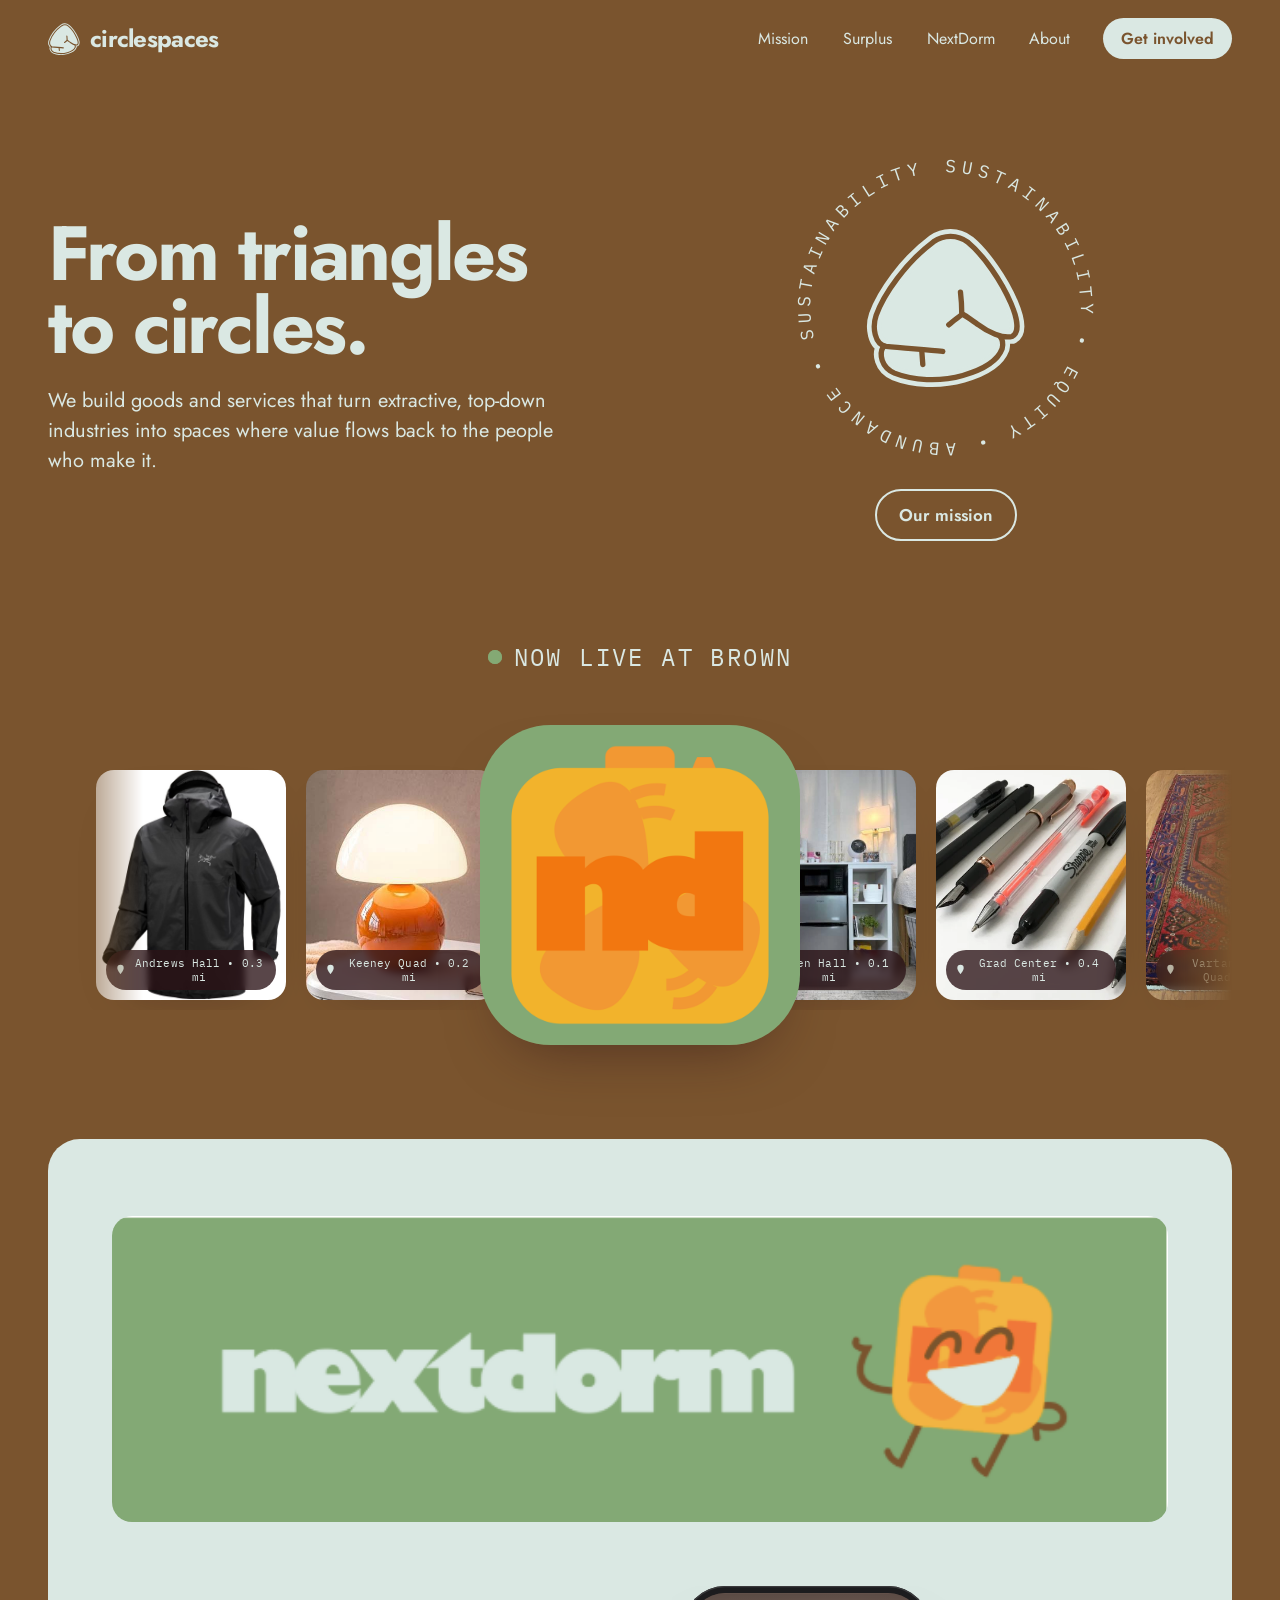
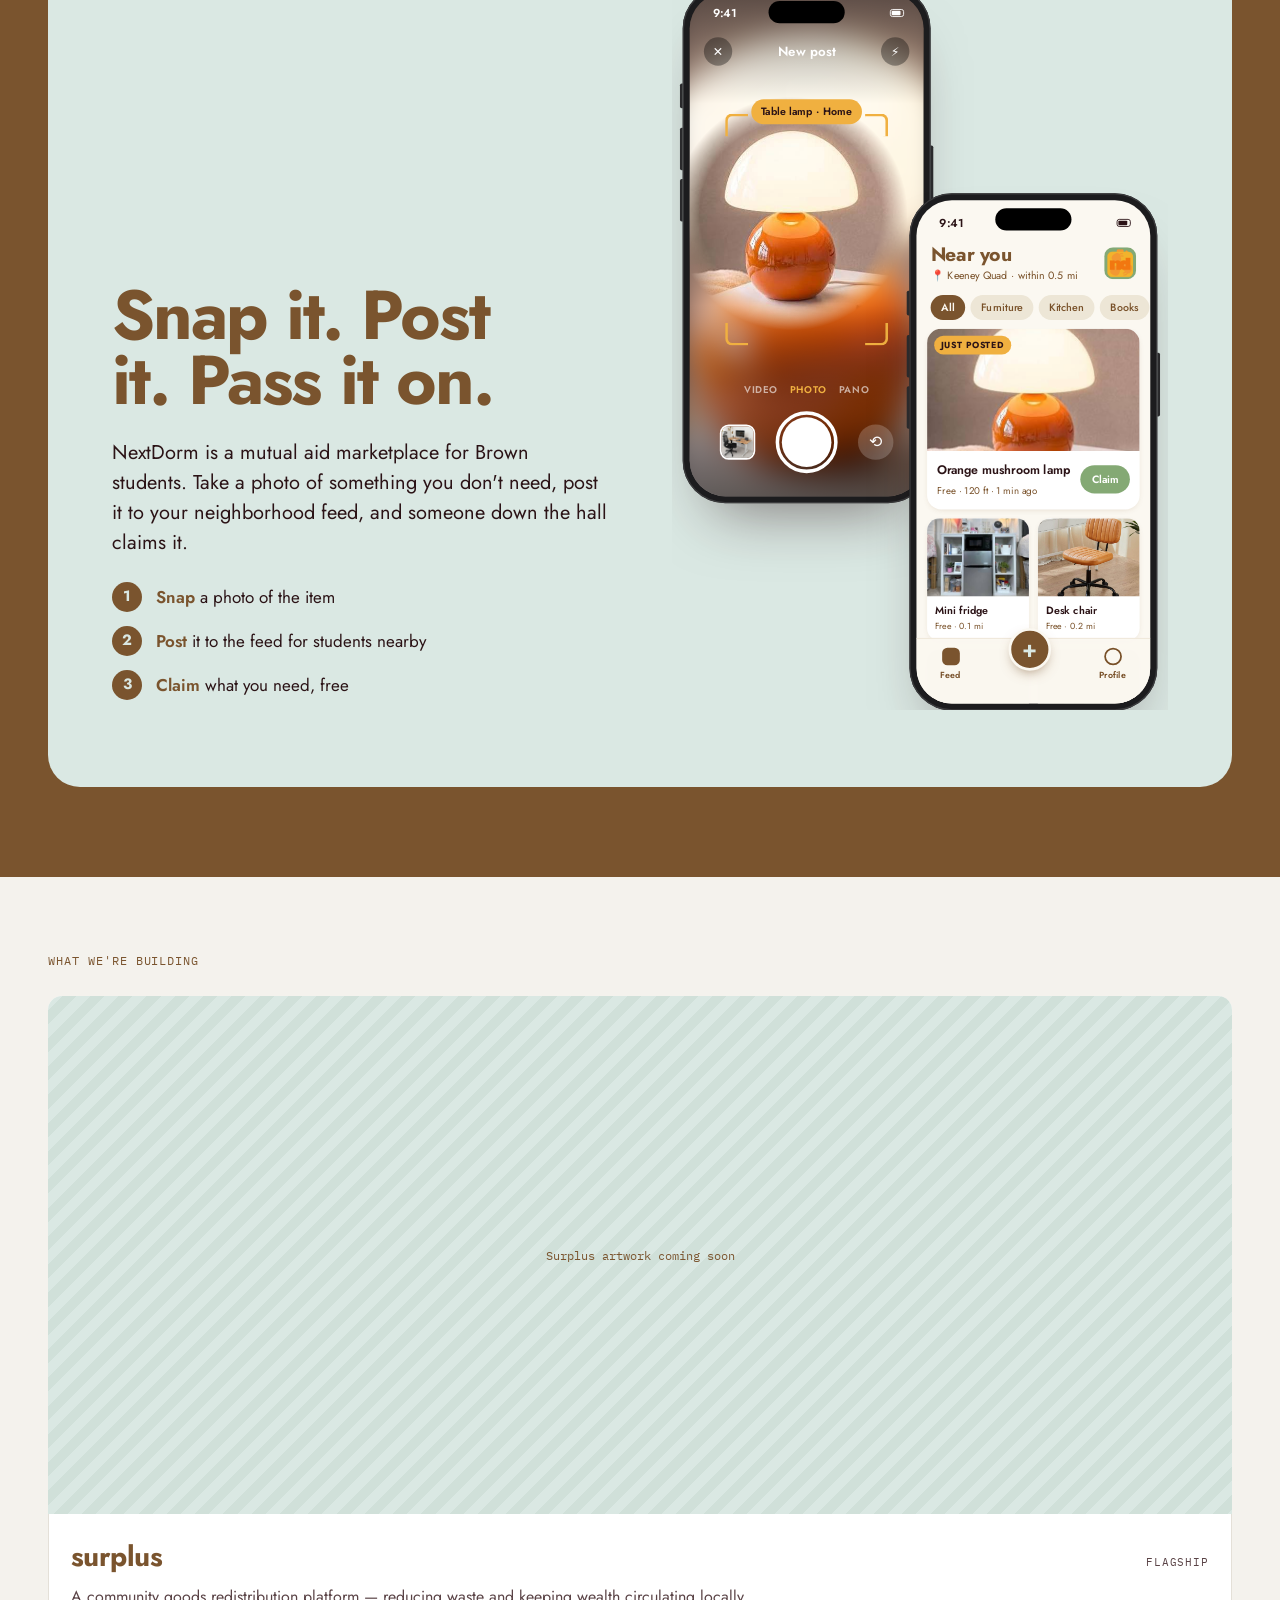
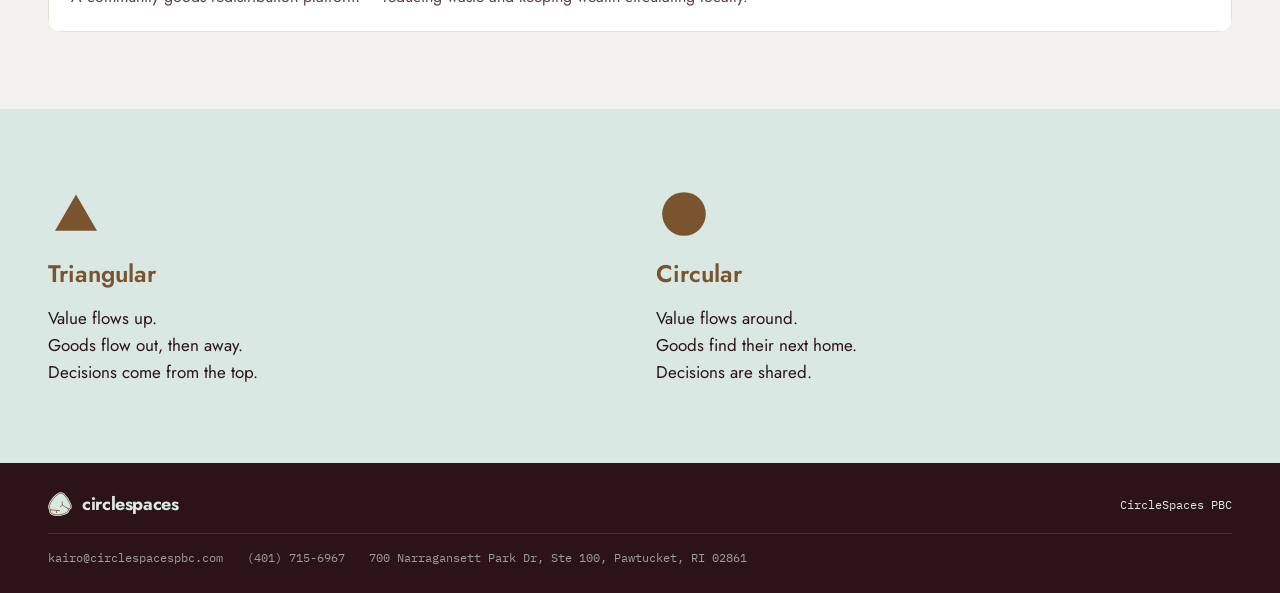
==== index.html @ fff47988 "Initial commit: CircleSpaces / NextDorm static site" ====
<!DOCTYPE html>
<html lang="en">
<head>
<meta charset="UTF-8">
<meta name="viewport" content="width=device-width, initial-scale=1.0">
<title>CircleSpaces — From Triangles to Circles</title>
<meta name="description" content="CircleSpaces builds goods and services that turn extractive, top-down industries into spaces where value flows back to the people who make it.">
<link rel="preconnect" href="https://fonts.googleapis.com">
<link rel="preconnect" href="https://fonts.gstatic.com" crossorigin>
<link href="https://fonts.googleapis.com/css2?family=Jost:wght@400;500;600;700;800&family=IBM+Plex+Mono:wght@400;500&display=swap" rel="stylesheet">
<link rel="icon" href="/assets/brand/favicon.svg" type="image/svg+xml">
<link rel="apple-touch-icon" href="/assets/brand/logo-icon.svg">
<link rel="stylesheet" href="/css/circlespaces-tokens.css">
<link rel="stylesheet" href="/css/circlespaces-home.css">
<link rel="stylesheet" href="/css/nextdorm-live.css">
</head>
<body class="cs-home">
<a class="cs-skip-link" href="#main">Skip to main content</a>

<!-- ============ NAV ============ -->
<nav class="cs-nav" aria-label="Primary">
  <a href="/" class="cs-nav-lockup" aria-label="CircleSpaces home">
    <img class="cs-mark" src="/assets/brand/logo.svg" alt="" width="32" height="32">
    <span class="cs-nav-wordmark">circlespaces</span>
  </a>
  <div class="cs-nav-links">
    <a href="/about/#mission">Mission</a>
    <a href="/surplus/">Surplus</a>
    <a href="/nextdorm/">NextDorm</a>
    <a href="/about/">About</a>
    <a href="mailto:kairo@circlespacespbc.com" class="cs-pill">Get involved</a>
  </div>
</nav>

<main id="main">

  <!-- ============ HERO ============ -->
  <section class="cs-hero">
    <div class="cs-hero-copy">
      <h1>From triangles to circles.</h1>
      <p>We build goods and services that turn extractive, top-down industries into spaces where value flows back to the people who make it.</p>
    </div>
    <div class="cs-hero-visual">
      <div class="cs-hero-badge" aria-hidden="true">
        <svg class="cs-badge-ring" viewBox="0 0 200 200">
          <defs>
            <path id="cs-ring-path" d="M100,12 a88,88 0 1,1 -0.1,0" fill="none"></path>
          </defs>
          <text font-size="11.5" letter-spacing="3.2">
            <textPath href="#cs-ring-path" xlink:href="#cs-ring-path" startOffset="0%">SUSTAINABILITY &#8226; EQUITY &#8226; ABUNDANCE &#8226; SUSTAINABILITY &#8226; EQUITY &#8226; ABUNDANCE &#8226; </textPath>
          </text>
        </svg>
        <img class="cs-mark cs-badge-logo" src="/assets/brand/logo.svg" alt="CircleSpaces mark — a filled Street Reuleaux shape">
      </div>
      <a href="/about/#mission" class="cs-btn cs-btn-outline">Our mission</a>
    </div>
  </section>

  <!-- ============ NEXTDORM LIVE ============ -->
  <section class="nd-live" aria-labelledby="nd-live-title">
    <div class="nd-live-panel">
      <div class="nd-live-intro">
        <span class="nd-eyebrow"><span class="nd-dot"></span>Now live at Brown</span>
        <div class="nd-live-stage">
          <div class="cs-feed-track-wrap">
            <div class="cs-feed-track">
        <div class="cs-feed-card" style="--i:0">
          <div class="cs-feed-media">
            <img src="/assets/images/item-jacket.jpg" alt="Black waterproof shell jacket" loading="lazy">
          </div>
          <span class="cs-feed-pin"><svg class="cs-feed-pin-icon" width="11" height="11" viewBox="0 0 24 24" fill="none" aria-hidden="true"><path d="M12 22s7-7.73 7-13.2A7 7 0 0 0 5 8.8C5 14.27 12 22 12 22Z" fill="currentColor"/><circle cx="12" cy="8.8" r="2.6" fill="#DAE8E3"/></svg>Andrews Hall &#8226; 0.3 mi</span>
        </div>
        <div class="cs-feed-card" style="--i:1">
          <div class="cs-feed-media">
            <img src="/assets/nextdorm-live/lamp.jpg" alt="Orange mushroom lamp" loading="lazy">
          </div>
          <span class="cs-feed-pin"><svg class="cs-feed-pin-icon" width="11" height="11" viewBox="0 0 24 24" fill="none" aria-hidden="true"><path d="M12 22s7-7.73 7-13.2A7 7 0 0 0 5 8.8C5 14.27 12 22 12 22Z" fill="currentColor"/><circle cx="12" cy="8.8" r="2.6" fill="#DAE8E3"/></svg>Keeney Quad &#8226; 0.2 mi</span>
        </div>
        <div class="cs-feed-card" style="--i:2">
          <div class="cs-feed-media">
            <img src="/assets/nextdorm-live/desk.webp" alt="Standing desk" loading="lazy">
          </div>
          <span class="cs-feed-pin"><svg class="cs-feed-pin-icon" width="11" height="11" viewBox="0 0 24 24" fill="none" aria-hidden="true"><path d="M12 22s7-7.73 7-13.2A7 7 0 0 0 5 8.8C5 14.27 12 22 12 22Z" fill="currentColor"/><circle cx="12" cy="8.8" r="2.6" fill="#DAE8E3"/></svg>Young Orchard &#8226; 0.5 mi</span>
        </div>
        <div class="cs-feed-card" style="--i:3">
          <div class="cs-feed-media">
            <img src="/assets/nextdorm-live/mini-fridge.jpg" alt="Mini fridge" loading="lazy">
          </div>
          <span class="cs-feed-pin"><svg class="cs-feed-pin-icon" width="11" height="11" viewBox="0 0 24 24" fill="none" aria-hidden="true"><path d="M12 22s7-7.73 7-13.2A7 7 0 0 0 5 8.8C5 14.27 12 22 12 22Z" fill="currentColor"/><circle cx="12" cy="8.8" r="2.6" fill="#DAE8E3"/></svg>Minden Hall &#8226; 0.1 mi</span>
        </div>
        <div class="cs-feed-card" style="--i:4">
          <div class="cs-feed-media">
            <img src="/assets/images/school-supplies.webp" alt="School supplies" loading="lazy">
          </div>
          <span class="cs-feed-pin"><svg class="cs-feed-pin-icon" width="11" height="11" viewBox="0 0 24 24" fill="none" aria-hidden="true"><path d="M12 22s7-7.73 7-13.2A7 7 0 0 0 5 8.8C5 14.27 12 22 12 22Z" fill="currentColor"/><circle cx="12" cy="8.8" r="2.6" fill="#DAE8E3"/></svg>Grad Center &#8226; 0.4 mi</span>
        </div>
        <div class="cs-feed-card" style="--i:5">
          <div class="cs-feed-media">
            <img src="/assets/images/item-rug.jpeg" alt="Rolled red and blue patterned area rug" loading="lazy">
          </div>
          <span class="cs-feed-pin"><svg class="cs-feed-pin-icon" width="11" height="11" viewBox="0 0 24 24" fill="none" aria-hidden="true"><path d="M12 22s7-7.73 7-13.2A7 7 0 0 0 5 8.8C5 14.27 12 22 12 22Z" fill="currentColor"/><circle cx="12" cy="8.8" r="2.6" fill="#DAE8E3"/></svg>Vartan Gregorian Quad &#8226; 0.6 mi</span>
        </div>
        <div class="cs-feed-card" style="--i:6">
          <div class="cs-feed-media">
            <img src="/assets/images/item-phone-case.webp" alt="Olive green silicone phone case" loading="lazy">
          </div>
          <span class="cs-feed-pin"><svg class="cs-feed-pin-icon" width="11" height="11" viewBox="0 0 24 24" fill="none" aria-hidden="true"><path d="M12 22s7-7.73 7-13.2A7 7 0 0 0 5 8.8C5 14.27 12 22 12 22Z" fill="currentColor"/><circle cx="12" cy="8.8" r="2.6" fill="#DAE8E3"/></svg>Wriston Quad &#8226; 0.2 mi</span>
        </div>
        <div class="cs-feed-card" style="--i:7">
          <div class="cs-feed-media">
            <img src="/assets/images/item-fan.jpeg" alt="White Vornado air circulator fan" loading="lazy">
          </div>
          <span class="cs-feed-pin"><svg class="cs-feed-pin-icon" width="11" height="11" viewBox="0 0 24 24" fill="none" aria-hidden="true"><path d="M12 22s7-7.73 7-13.2A7 7 0 0 0 5 8.8C5 14.27 12 22 12 22Z" fill="currentColor"/><circle cx="12" cy="8.8" r="2.6" fill="#DAE8E3"/></svg>Barbour Hall &#8226; 0.3 mi</span>
        </div>
        <div class="cs-feed-card" style="--i:8">
          <div class="cs-feed-media">
            <img src="/assets/images/item-jacket.jpg" alt="Black waterproof shell jacket" loading="lazy">
          </div>
          <span class="cs-feed-pin"><svg class="cs-feed-pin-icon" width="11" height="11" viewBox="0 0 24 24" fill="none" aria-hidden="true"><path d="M12 22s7-7.73 7-13.2A7 7 0 0 0 5 8.8C5 14.27 12 22 12 22Z" fill="currentColor"/><circle cx="12" cy="8.8" r="2.6" fill="#DAE8E3"/></svg>Andrews Hall &#8226; 0.3 mi</span>
        </div>
        <div class="cs-feed-card" style="--i:9">
          <div class="cs-feed-media">
            <img src="/assets/nextdorm-live/lamp.jpg" alt="Orange mushroom lamp" loading="lazy">
          </div>
          <span class="cs-feed-pin"><svg class="cs-feed-pin-icon" width="11" height="11" viewBox="0 0 24 24" fill="none" aria-hidden="true"><path d="M12 22s7-7.73 7-13.2A7 7 0 0 0 5 8.8C5 14.27 12 22 12 22Z" fill="currentColor"/><circle cx="12" cy="8.8" r="2.6" fill="#DAE8E3"/></svg>Keeney Quad &#8226; 0.2 mi</span>
        </div>
        <div class="cs-feed-card" style="--i:10">
          <div class="cs-feed-media">
            <img src="/assets/nextdorm-live/desk.webp" alt="Standing desk" loading="lazy">
          </div>
          <span class="cs-feed-pin"><svg class="cs-feed-pin-icon" width="11" height="11" viewBox="0 0 24 24" fill="none" aria-hidden="true"><path d="M12 22s7-7.73 7-13.2A7 7 0 0 0 5 8.8C5 14.27 12 22 12 22Z" fill="currentColor"/><circle cx="12" cy="8.8" r="2.6" fill="#DAE8E3"/></svg>Young Orchard &#8226; 0.5 mi</span>
        </div>
        <div class="cs-feed-card" style="--i:11">
          <div class="cs-feed-media">
            <img src="/assets/nextdorm-live/mini-fridge.jpg" alt="Mini fridge" loading="lazy">
          </div>
          <span class="cs-feed-pin"><svg class="cs-feed-pin-icon" width="11" height="11" viewBox="0 0 24 24" fill="none" aria-hidden="true"><path d="M12 22s7-7.73 7-13.2A7 7 0 0 0 5 8.8C5 14.27 12 22 12 22Z" fill="currentColor"/><circle cx="12" cy="8.8" r="2.6" fill="#DAE8E3"/></svg>Minden Hall &#8226; 0.1 mi</span>
        </div>
        <div class="cs-feed-card" style="--i:12">
          <div class="cs-feed-media">
            <img src="/assets/images/school-supplies.webp" alt="School supplies" loading="lazy">
          </div>
          <span class="cs-feed-pin"><svg class="cs-feed-pin-icon" width="11" height="11" viewBox="0 0 24 24" fill="none" aria-hidden="true"><path d="M12 22s7-7.73 7-13.2A7 7 0 0 0 5 8.8C5 14.27 12 22 12 22Z" fill="currentColor"/><circle cx="12" cy="8.8" r="2.6" fill="#DAE8E3"/></svg>Grad Center &#8226; 0.4 mi</span>
        </div>
        <div class="cs-feed-card" style="--i:13">
          <div class="cs-feed-media">
            <img src="/assets/images/item-rug.jpeg" alt="Rolled red and blue patterned area rug" loading="lazy">
          </div>
          <span class="cs-feed-pin"><svg class="cs-feed-pin-icon" width="11" height="11" viewBox="0 0 24 24" fill="none" aria-hidden="true"><path d="M12 22s7-7.73 7-13.2A7 7 0 0 0 5 8.8C5 14.27 12 22 12 22Z" fill="currentColor"/><circle cx="12" cy="8.8" r="2.6" fill="#DAE8E3"/></svg>Vartan Gregorian Quad &#8226; 0.6 mi</span>
        </div>
        <div class="cs-feed-card" style="--i:14">
          <div class="cs-feed-media">
            <img src="/assets/images/item-phone-case.webp" alt="Olive green silicone phone case" loading="lazy">
          </div>
          <span class="cs-feed-pin"><svg class="cs-feed-pin-icon" width="11" height="11" viewBox="0 0 24 24" fill="none" aria-hidden="true"><path d="M12 22s7-7.73 7-13.2A7 7 0 0 0 5 8.8C5 14.27 12 22 12 22Z" fill="currentColor"/><circle cx="12" cy="8.8" r="2.6" fill="#DAE8E3"/></svg>Wriston Quad &#8226; 0.2 mi</span>
        </div>
        <div class="cs-feed-card" style="--i:15">
          <div class="cs-feed-media">
            <img src="/assets/images/item-fan.jpeg" alt="White Vornado air circulator fan" loading="lazy">
          </div>
          <span class="cs-feed-pin"><svg class="cs-feed-pin-icon" width="11" height="11" viewBox="0 0 24 24" fill="none" aria-hidden="true"><path d="M12 22s7-7.73 7-13.2A7 7 0 0 0 5 8.8C5 14.27 12 22 12 22Z" fill="currentColor"/><circle cx="12" cy="8.8" r="2.6" fill="#DAE8E3"/></svg>Barbour Hall &#8226; 0.3 mi</span>
        </div>
            </div>
          </div>
          <a class="nd-logo-btn" href="/nextdorm/" aria-label="Open NextDorm">
            <img src="/assets/nextdorm-live/nextdorm-logo.png" alt="NextDorm">
          </a>
        </div>
      </div>

      <div class="nd-live-box">
        <img class="nd-banner" src="/assets/nextdorm-live/nextdorm-banner.png" alt="NextDorm">

        <div class="nd-grid">
          <div class="nd-copy">
            <h2 id="nd-live-title" class="nd-title">Snap it. Post it. Pass it on.</h2>
          <p class="nd-lede">NextDorm is a mutual aid marketplace for Brown students. Take a photo of something you don't need, post it to your neighborhood feed, and someone down the hall claims it.</p>
          <ol class="nd-steps">
            <li><span>1</span><p><strong>Snap</strong> a photo of the item</p></li>
            <li><span>2</span><p><strong>Post</strong> it to the feed for students nearby</p></li>
            <li><span>3</span><p><strong>Claim</strong> what you need, free</p></li>
          </ol>
        </div>
        <div class="nd-phones-col" data-nd-phones-col>
          <div class="nd-phones" data-nd-phones style="height: 817.6px;">
            <div class="nd-phone nd-phone--camera" aria-label="NextDorm camera: photographing a lamp">
              <span class="nd-btn" style="left:-3px;top:110px;height:28px;border-radius:2px 0 0 2px;"></span>
              <span class="nd-btn" style="left:-3px;top:160px;height:48px;border-radius:2px 0 0 2px;"></span>
              <span class="nd-btn" style="left:-3px;top:218px;height:48px;border-radius:2px 0 0 2px;"></span>
              <span class="nd-btn" style="right:-3px;top:180px;height:72px;border-radius:0 2px 2px 0;"></span>
              <div class="nd-screen nd-cam">
                <img class="nd-cam-bg" src="/assets/nextdorm-live/lamp.jpg" alt="">
                <img class="nd-cam-subject" src="/assets/nextdorm-live/lamp.jpg" alt="Lamp in viewfinder">
                <div class="nd-cam-shade"></div>
                <div class="nd-island"></div>
                <div class="nd-status"><span>9:41</span><span class="nd-batt"></span></div>
                <div class="nd-cam-top"><span class="nd-round">✕</span><span>New post</span><span class="nd-round">⚡</span></div>
                <div class="nd-frame"><i></i><i></i><i></i><i></i><span class="nd-tag">Table lamp · Home</span></div>
                <div class="nd-cam-bottom">
                  <div class="nd-modes"><span>Video</span><span class="on">Photo</span><span>Pano</span></div>
                  <div class="nd-shutter-row">
                    <span class="nd-thumb"><img src="/assets/nextdorm-live/desk.webp" alt="Last photo"></span>
                    <span class="nd-shutter"></span>
                    <span class="nd-flip">⟲</span>
                  </div>
                </div>
              </div>
            </div>
            <div class="nd-phone nd-phone--feed" aria-label="NextDorm feed of items posted nearby">
              <span class="nd-btn" style="left:-3px;top:110px;height:28px;border-radius:2px 0 0 2px;"></span>
              <span class="nd-btn" style="left:-3px;top:160px;height:48px;border-radius:2px 0 0 2px;"></span>
              <span class="nd-btn" style="left:-3px;top:218px;height:48px;border-radius:2px 0 0 2px;"></span>
              <span class="nd-btn" style="right:-3px;top:180px;height:72px;border-radius:0 2px 2px 0;"></span>
              <div class="nd-screen nd-feed">
                <div class="nd-island"></div>
                <div class="nd-status"><span>9:41</span><span class="nd-batt"></span></div>
                <div class="nd-feed-head">
                  <div><h3>Near you</h3><small>📍 Keeney Quad · within 0.5 mi</small></div>
                  <img src="/assets/nextdorm-live/nextdorm-logo.png" alt="NextDorm">
                </div>
                <div class="nd-chips"><span class="on">All</span><span>Furniture</span><span>Kitchen</span><span>Books</span></div>
                <div class="nd-items">
                  <div class="nd-card nd-hero-card">
                    <div class="nd-hero-img"><img src="/assets/nextdorm-live/lamp.jpg" alt="Orange lamp"><span class="nd-new">Just posted</span></div>
                    <div class="nd-hero-body">
                      <div><b>Orange mushroom lamp</b><br><small>Free · 120 ft · 1 min ago</small></div>
                      <span class="nd-claim">Claim</span>
                    </div>
                  </div>
                  <div class="nd-grid2">
                    <div class="nd-card">
                      <img src="/assets/nextdorm-live/mini-fridge.jpg" alt="Mini fridge" style="object-position:50% 70%;">
                      <div class="nd-card-body"><b>Mini fridge</b><small>Free · 0.1 mi</small></div>
                    </div>
                    <div class="nd-card">
                      <img src="/assets/nextdorm-live/desk-chair.jpg" alt="Desk chair">
                      <div class="nd-card-body"><b>Desk chair</b><small>Free · 0.2 mi</small></div>
                    </div>
                    <div class="nd-card">
                      <div class="nd-ph"></div>
                      <div class="nd-card-body"><b>ECON 0110 books</b><small>Free · 0.3 mi</small></div>
                    </div>
                    <div class="nd-card">
                      <div class="nd-ph"></div>
                      <div class="nd-card-body"><b>Woven rug</b><small>Free · 0.4 mi</small></div>
                    </div>
                  </div>
                </div>
                <div class="nd-tabbar">
                  <span class="nd-tab on"><i></i>Feed</span>
                  <span class="nd-plus">+</span>
                  <span class="nd-tab"><i></i>Profile</span>
                </div>
              </div>
            </div>
          </div>
        </div>
      </div>
      </div>
    </div>
  </section>

  <!-- ============ PRODUCTS ============ -->
  <section class="cs-products">
    <span class="cs-eyebrow">What we're building</span>
    <div class="cs-product-grid">
      <a href="/surplus/" class="cs-product-card">
        <div class="cs-product-media cs-placeholder">Surplus artwork coming soon</div>
        <div class="cs-product-body">
          <div class="cs-product-title-row">
            <span class="wordmark">surplus</span>
            <span class="tag">Flagship</span>
          </div>
          <p>A community goods redistribution platform — reducing waste and keeping wealth circulating locally.</p>
        </div>
      </a>
    </div>
  </section>

  <!-- ============ TRIANGULAR VS CIRCULAR ============ -->
  <section class="cs-compare">
    <div class="cs-compare-col">
      <svg viewBox="0 0 200 200" aria-hidden="true"><polygon points="100,30 175,160 25,160"></polygon></svg>
      <span class="title">Triangular</span>
      <span class="lines">Value flows up.<br>Goods flow out, then away.<br>Decisions come from the top.</span>
    </div>
    <div class="cs-compare-col">
      <svg viewBox="0 0 200 200" aria-hidden="true"><circle cx="100" cy="100" r="78"></circle></svg>
      <span class="title">Circular</span>
      <span class="lines">Value flows around.<br>Goods find their next home.<br>Decisions are shared.</span>
    </div>
  </section>

</main>

<!-- ============ FOOTER ============ -->
<footer class="cs-footer">
  <div class="cs-footer-top">
    <a href="/" class="cs-footer-lockup" aria-label="CircleSpaces home">
      <img class="cs-mark" src="/assets/brand/logo.svg" alt="" width="24" height="24">
      <span>circlespaces</span>
    </a>
    <span class="cs-footer-tag">CircleSpaces PBC</span>
  </div>
  <div class="cs-footer-contact">
    <a href="mailto:kairo@circlespacespbc.com">kairo@circlespacespbc.com</a>
    <a href="tel:+14017156967">(401) 715-6967</a>
    <span>700 Narragansett Park Dr, Ste 100, Pawtucket, RI 02861</span>
  </div>
</footer>

<script>
  // NextDorm Live: the phone mockups always render at their full natural
  // height (817.6px for the staggered pair), only ever uniformly scaled
  // down via `transform: scale()` to fit narrow columns — never stretched
  // or compressed to match surrounding copy, so nothing is ever clipped.
  // Separately, the "Snap it..." headline (the first element in the copy
  // column) is nudged down so it sits vertically centered between the top
  // of the camera phone and the bottom of the feed phone.
  //
  // `transform: scale()` + an explicit height on the column (with
  // overflow:hidden) is used instead of the non-standard `zoom` property —
  // `zoom` isn't reliably supported in every browser, and when it's
  // ignored the phones render at full size while any sizing math here
  // would still assume they're shrunk, causing overlap in some browsers.
  (function () {
    var col = document.querySelector('[data-nd-phones-col]');
    var phones = document.querySelector('[data-nd-phones]');
    var grid = document.querySelector('.nd-grid');
    var copy = document.querySelector('.nd-copy');
    var title = document.querySelector('.nd-title');
    if (!col || !phones || !grid || !copy || !title) return;

    var NATURAL_HEIGHT = 817.6;

    function apply() {
      copy.style.marginTop = '';

      var scale = col.clientWidth > 0 ? Math.min(1, col.clientWidth / 560) : 1;
      var visualHeight = NATURAL_HEIGHT * scale;
      phones.style.height = NATURAL_HEIGHT + 'px';
      phones.style.transform = 'scale(' + scale + ')';
      col.style.height = visualHeight + 'px';

      // Only center the headline against the phones when copy and phones
      // are side by side (2 grid columns). Once the grid stacks to 1
      // column on narrow screens, everything just flows normally.
      var stacked = getComputedStyle(grid).gridTemplateColumns.trim().split(/\s+/).length < 2;
      if (stacked) return;

      var colRect = col.getBoundingClientRect();
      var titleRect = title.getBoundingClientRect();
      var phonesCenter = colRect.top + colRect.height / 2;
      var titleCenter = titleRect.top + titleRect.height / 2;
      var delta = phonesCenter - titleCenter;
      if (delta > 0) {
        copy.style.marginTop = delta + 'px';
      }
    }
    if ('ResizeObserver' in window) {
      new ResizeObserver(apply).observe(col);
      new ResizeObserver(apply).observe(copy);
    } else {
      window.addEventListener('resize', apply);
    }
    // Re-run after full page load and web-font load: if fonts swap in
    // after the first paint, text reflows and the earlier measurements
    // go stale.
    window.addEventListener('load', apply);
    if (document.fonts && document.fonts.ready) {
      document.fonts.ready.then(apply);
    }
    apply();
  })();
</script>
</body>
</html>
---- css/circlespaces-tokens.css ----
:root {
  /* Colors — sampled from the NextDorm palette */
  --cs-blue: #DAE8E3;      /* Commons Blue: primary light ground / mark on dark */
  --cs-brick: #7A542E;     /* Brown: primary dark ground / mark on light, headings, links */
  --cs-brick-deep: #543820;/* hover/pressed for Brown */
  --cs-ink: #2B1316;       /* body text, footer ground */
  --cs-ink-muted: #5A4346; /* secondary text */
  --cs-paper: #F4F2ED;     /* page background */
  --cs-surface: #FFFFFF;   /* cards */
  --cs-line: #E4E0D8;      /* 1px card borders */

  /* Type */
  --cs-font-sans: "Jost", system-ui, sans-serif;            /* Google Fonts, weights 400–800 */
  --cs-font-mono: "IBM Plex Mono", ui-monospace, monospace; /* labels, 11–13px, uppercase, .08em tracking */

  /* Radii */
  --cs-radius-sm: 8px;
  --cs-radius-md: 14px;
  --cs-radius-lg: 18px;
  --cs-radius-pill: 999px;

  /* Shadow */
  --cs-shadow-card: 0 20px 50px -30px rgba(43,19,22,.35);
}
---- css/circlespaces-home.css ----
/* CircleSpaces homepage — "Kin" identity (Brick / Commons Blue / Jost) */

* { box-sizing: border-box; }

html { -webkit-text-size-adjust: 100%; }

body.cs-home {
  margin: 0;
  background: var(--cs-paper);
  color: var(--cs-ink);
  font-family: var(--cs-font-sans);
  -webkit-font-smoothing: antialiased;
}

.cs-home a { color: inherit; text-decoration: none; }
.cs-home button { font-family: inherit; cursor: pointer; }
.cs-home img { max-width: 100%; display: block; }

@media (prefers-reduced-motion: reduce) {
  .cs-home *, .cs-home *::before, .cs-home *::after {
    transition-duration: 0.001ms !important;
  }
}

.cs-skip-link {
  position: absolute;
  left: -9999px;
  top: 0;
  background: var(--cs-ink);
  color: var(--cs-blue);
  padding: 10px 18px;
  border-radius: var(--cs-radius-sm);
  z-index: 1000;
}
.cs-skip-link:focus {
  left: 16px;
  top: 16px;
}

.cs-home :focus-visible {
  outline: 3px solid var(--cs-ink);
  outline-offset: 2px;
  border-radius: 4px;
}

.cs-mark { color: inherit; flex-shrink: 0; }

/* ---------- Nav ---------- */
.cs-nav {
  display: flex;
  align-items: center;
  justify-content: space-between;
  gap: 16px;
  flex-wrap: wrap;
  padding: 18px clamp(18px, 4vw, 48px);
  background: var(--cs-brick);
  color: var(--cs-blue);
}
.cs-nav-lockup {
  display: flex;
  align-items: center;
  gap: 10px;
}
.cs-nav-lockup .cs-mark { width: 32px; height: 32px; }
.cs-nav-wordmark {
  font-size: 24px;
  font-weight: 700;
  letter-spacing: -0.03em;
}
.cs-nav-links {
  display: flex;
  gap: clamp(14px, 2.4vw, 32px);
  align-items: center;
  flex-wrap: wrap;
  font-size: 16px;
}
.cs-nav-links a {
  padding: 4px 2px;
  transition: opacity 150ms ease;
}
.cs-nav-links a:hover,
.cs-nav-links a:focus-visible {
  opacity: 0.72;
}
a.cs-pill {
  display: inline-flex;
  align-items: center;
  background: var(--cs-blue);
  color: var(--cs-brick);
  padding: 9px 18px;
  border-radius: var(--cs-radius-pill);
  font-weight: 600;
  transition: filter 150ms ease;
}
.cs-pill:hover,
.cs-pill:focus-visible {
  filter: brightness(0.9);
}

/* ---------- Hero ---------- */
.cs-hero {
  background: var(--cs-brick);
  color: var(--cs-blue);
  padding: clamp(40px, 6vw, 88px) clamp(18px, 4vw, 48px) clamp(20px, 3vw, 36px);
  display: grid;
  grid-template-columns: repeat(auto-fit, minmax(280px, 1fr));
  gap: 40px;
  align-items: center;
}
.cs-hero-copy {
  display: flex;
  flex-direction: column;
  gap: 22px;
}
.cs-hero-copy h1 {
  margin: 0;
  font-size: clamp(42px, 6vw, 84px);
  line-height: 0.95;
  font-weight: 700;
  letter-spacing: -0.03em;
  text-wrap: balance;
}
.cs-hero-copy p {
  margin: 0;
  font-size: clamp(17px, 1.6vw, 20px);
  line-height: 1.5;
  max-width: 520px;
  text-wrap: pretty;
}

.cs-hero-visual {
  display: flex;
  flex-direction: column;
  align-items: center;
  gap: 28px;
}
.cs-hero-badge {
  position: relative;
  width: clamp(220px, 24vw, 360px);
  height: clamp(220px, 24vw, 360px);
  flex-shrink: 0;
}
.cs-badge-ring {
  position: absolute;
  inset: 0;
  width: 100%;
  height: 100%;
  animation: cs-badge-spin 22s linear infinite;
}
.cs-badge-ring text {
  fill: var(--cs-blue);
  font-family: "IBM Plex Mono", monospace;
  text-transform: uppercase;
}
.cs-badge-logo {
  position: absolute;
  top: 50%;
  left: 50%;
  width: 52%;
  transform: translate(-50%, -50%);
}
@keyframes cs-badge-spin {
  to { transform: rotate(360deg); }
}
@media (prefers-reduced-motion: reduce) {
  .cs-badge-ring { animation: none; }
}
.cs-hero-actions {
  display: flex;
  gap: 12px;
  flex-wrap: wrap;
}
.cs-btn {
  font-size: 17px;
  font-weight: 600;
  border-radius: var(--cs-radius-pill);
  transition: filter 150ms ease, background 150ms ease, color 150ms ease;
}
a.cs-btn-primary {
  background: var(--cs-blue);
  color: var(--cs-brick);
  padding: 14px 24px;
}
a.cs-btn-primary:hover,
a.cs-btn-primary:focus-visible {
  filter: brightness(0.9);
}
a.cs-btn-outline {
  border: 2px solid var(--cs-blue);
  padding: 12px 22px;
  background: transparent;
  color: var(--cs-blue);
}
a.cs-btn-outline:hover,
a.cs-btn-outline:focus-visible {
  background: var(--cs-blue);
  color: var(--cs-brick);
}
.cs-hero-mark {
  display: grid;
  place-items: center;
}
.cs-hero-mark .cs-mark {
  width: min(100%, 380px);
  aspect-ratio: 1;
}

/* ---------- Products ---------- */
.cs-products {
  background: var(--cs-paper);
  padding: clamp(40px, 6vw, 80px) clamp(18px, 4vw, 48px);
  display: flex;
  flex-direction: column;
  gap: 28px;
}
.cs-eyebrow {
  font-family: var(--cs-font-mono);
  font-size: 12px;
  letter-spacing: 0.08em;
  text-transform: uppercase;
  color: var(--cs-brick);
}
.cs-product-grid {
  display: grid;
  grid-template-columns: repeat(auto-fit, minmax(280px, 1fr));
  gap: 20px;
}
.cs-product-card {
  background: var(--cs-surface);
  border-radius: var(--cs-radius-md);
  overflow: hidden;
  display: flex;
  flex-direction: column;
  transition: transform 200ms ease, box-shadow 200ms ease;
}
.cs-product-card:hover {
  transform: translateY(-4px);
  box-shadow: var(--cs-shadow-card);
}
.cs-product-media {
  aspect-ratio: 16 / 7;
  display: block;
}
.cs-product-media img {
  width: 100%;
  height: 100%;
  object-fit: contain;
  background: #84A974;
}
.cs-product-media.cs-placeholder {
  background: repeating-linear-gradient(135deg, var(--cs-blue) 0 10px, #D0E0D9 10px 20px);
  display: grid;
  place-items: center;
  font-family: var(--cs-font-mono);
  font-size: 12px;
  color: var(--cs-brick);
  text-align: center;
  padding: 0 16px;
}
.cs-product-body {
  padding: 22px;
  display: flex;
  flex-direction: column;
  gap: 8px;
  border: 1px solid var(--cs-line);
  border-top: none;
  flex: 1;
}
.cs-product-title-row {
  display: flex;
  justify-content: space-between;
  align-items: baseline;
  gap: 12px;
}
.cs-product-title-row .wordmark {
  font-size: 28px;
  font-weight: 700;
  letter-spacing: -0.02em;
  color: var(--cs-brick);
}
.cs-product-title-row .tag {
  font-family: var(--cs-font-mono);
  font-size: 11px;
  letter-spacing: 0.08em;
  text-transform: uppercase;
  color: var(--cs-ink-muted);
  white-space: nowrap;
}
.cs-product-body p {
  margin: 0;
  font-size: 16px;
  line-height: 1.5;
  color: var(--cs-ink-muted);
}

/* ---------- Nearby item feed (now a background layer behind the logo button) ---------- */
.cs-feed-track-wrap {
  overflow: hidden;
  -webkit-mask-image: linear-gradient(to right, transparent, #000 8%, #000 92%, transparent);
  mask-image: linear-gradient(to right, transparent, #000 8%, #000 92%, transparent);
}
.cs-feed-track {
  display: flex;
  width: max-content;
  gap: 20px;
  padding: 10px clamp(18px, 4vw, 48px);
  animation: cs-feed-scroll 38s linear infinite;
}
@keyframes cs-feed-scroll {
  to { transform: translateX(-50%); }
}
.cs-feed-card {
  position: relative;
  flex-shrink: 0;
  width: 190px;
  height: 230px;
  border-radius: var(--cs-radius-lg);
  overflow: hidden;
  box-shadow: var(--cs-shadow-card);
  animation: cs-feed-pulse 5.5s ease-in-out infinite;
  animation-delay: calc(var(--i) * -0.7s);
}
.cs-feed-media {
  width: 100%;
  height: 100%;
}
.cs-feed-card img {
  width: 100%;
  height: 100%;
  object-fit: cover;
}
.cs-feed-placeholder {
  width: 100%;
  height: 100%;
  display: flex;
  align-items: center;
  justify-content: center;
  text-align: center;
  background: repeating-linear-gradient(135deg, var(--cs-blue) 0 10px, #D0E0D9 10px 20px);
  color: var(--cs-brick);
  font-family: var(--cs-font-mono);
  font-size: 12px;
  line-height: 1.5;
  padding: 0 16px;
}
.cs-feed-pin {
  position: absolute;
  left: 10px;
  bottom: 10px;
  right: 10px;
  display: flex;
  align-items: center;
  gap: 5px;
  background: rgba(43, 19, 22, 0.78);
  color: var(--cs-blue);
  font-family: var(--cs-font-mono);
  font-size: 10.5px;
  letter-spacing: 0.01em;
  padding: 6px 9px;
  border-radius: var(--cs-radius-pill);
  backdrop-filter: blur(3px);
}
.cs-feed-pin-icon {
  flex-shrink: 0;
  color: var(--cs-blue);
}
@keyframes cs-feed-pulse {
  0%, 100% { opacity: 0.55; transform: scale(0.92); }
  50% { opacity: 1; transform: scale(1); }
}
@media (prefers-reduced-motion: reduce) {
  .cs-feed-track { animation: none; }
  .cs-feed-card { animation: none; opacity: 1; transform: none; }
}

/* ---------- Triangular vs Circular ---------- */
.cs-compare {
  background: var(--cs-blue);
  color: var(--cs-brick);
  padding: clamp(40px, 6vw, 80px) clamp(18px, 4vw, 48px);
  display: grid;
  grid-template-columns: repeat(auto-fit, minmax(240px, 1fr));
  gap: 32px;
}
.cs-compare-col {
  display: flex;
  flex-direction: column;
  gap: 14px;
}
.cs-compare-col svg {
  width: 56px;
  height: 56px;
  fill: currentColor;
}
.cs-compare-col .title {
  font-size: 24px;
  font-weight: 600;
}
.cs-compare-col .lines {
  font-size: 17px;
  line-height: 1.6;
  color: var(--cs-ink);
}

/* ---------- Footer ---------- */
.cs-footer {
  background: var(--cs-ink);
  color: var(--cs-blue);
  padding: 28px clamp(18px, 4vw, 48px);
  display: flex;
  flex-direction: column;
  gap: 16px;
}
.cs-footer-top {
  display: flex;
  justify-content: space-between;
  align-items: center;
  gap: 16px;
  flex-wrap: wrap;
}
.cs-footer-lockup {
  display: flex;
  align-items: center;
  gap: 10px;
}
.cs-footer-contact {
  display: flex;
  gap: 8px 24px;
  flex-wrap: wrap;
  font-family: var(--cs-font-mono);
  font-size: 12px;
  color: rgba(218, 232, 227, 0.65);
  padding-top: 16px;
  border-top: 1px solid rgba(218, 232, 227, 0.15);
}
.cs-footer-contact a {
  transition: color 150ms ease;
}
.cs-footer-contact a:hover,
.cs-footer-contact a:focus-visible {
  color: var(--cs-blue);
}
.cs-footer-lockup .cs-mark { width: 24px; height: 24px; }
.cs-footer-lockup span {
  font-weight: 700;
  font-size: 18px;
  letter-spacing: -0.02em;
}
.cs-footer-tag {
  font-family: var(--cs-font-mono);
  font-size: 12px;
}
---- css/nextdorm-live.css ----
/* NextDorm "is live" section — CircleSpaces site */
.nd-live{background:#7A542E;padding:clamp(32px,5vw,64px) clamp(20px,4vw,48px) clamp(48px,7vw,96px);font-family:Jost,system-ui,sans-serif}
.nd-live *{box-sizing:border-box}
.nd-live-panel{color:#DAE8E3;display:flex;flex-direction:column;gap:clamp(40px,5vw,72px)}
.nd-live-intro{display:flex;flex-direction:column;align-items:center;gap:22px;text-align:center}
.nd-live-stage{position:relative;display:flex;align-items:center;justify-content:center;width:100%;padding:30px 0}
.nd-live-stage .cs-feed-track-wrap{position:absolute;top:50%;left:0;right:0;transform:translateY(-50%);z-index:0;pointer-events:none}
.nd-live-stage .nd-logo-btn{position:relative;z-index:1;margin-top:0}
.nd-live-box{background:#DAE8E3;color:#7A542E;border-radius:32px;padding:clamp(40px,6vw,96px) clamp(18px,5vw,72px);overflow:hidden;display:flex;flex-direction:column;gap:clamp(40px,5vw,72px)}
.nd-banner{display:block;width:100%;max-width:1280px;margin:0 auto;height:auto;border-radius:20px}
.nd-grid{max-width:1280px;width:100%;margin:0 auto;display:grid;grid-template-columns:repeat(auto-fit,minmax(min(100%,460px),1fr));gap:clamp(40px,5vw,72px);align-items:stretch}

/* Left column — its natural height sets the row height */
.nd-copy{display:flex;flex-direction:column;gap:24px;max-width:540px;align-self:start}
.nd-eyebrow{display:flex;align-items:center;gap:12px;font-family:"IBM Plex Mono",monospace;font-size:clamp(17px,2.4vw,24px);letter-spacing:.1em;text-transform:uppercase;color:#DAE8E3}
.nd-dot{position:relative;width:14px;height:14px;display:inline-block;flex-shrink:0}
.nd-dot::before,.nd-dot::after{content:"";position:absolute;inset:0;border-radius:50%;background:#84A974}
.nd-dot::before{animation:nd-ping 1.6s ease-out infinite}
@keyframes nd-ping{0%{transform:scale(1);opacity:.7}100%{transform:scale(2.6);opacity:0}}
@media (prefers-reduced-motion:reduce){.nd-dot::before{animation:none}}
.nd-title{margin:0;font-size:clamp(40px,5.4vw,72px);line-height:.95;font-weight:700;letter-spacing:-.03em;text-wrap:balance}
.nd-lede{margin:0;font-size:clamp(17px,1.6vw,20px);line-height:1.5;color:#2B1316;text-wrap:pretty}
.nd-steps{display:flex;flex-direction:column;gap:14px;margin:0;padding:0;list-style:none}
.nd-steps li{display:flex;gap:14px;align-items:flex-start;font-size:17px;line-height:1.45;color:#2B1316}
.nd-steps li span{flex-shrink:0;width:30px;height:30px;border-radius:50%;background:#7A542E;color:#DAE8E3;display:grid;place-items:center;font-weight:700;font-size:15px}
.nd-steps li p{margin:0;padding-top:3px}
.nd-steps strong{color:#7A542E;font-weight:600}
.nd-logo-btn{display:block;width:min(100%,320px);margin-top:8px;border-radius:22%;overflow:hidden;box-shadow:0 30px 60px -30px rgba(43,19,22,.55);transition:transform .2s ease,box-shadow .2s ease}
.nd-logo-btn:hover{transform:translateY(-6px) scale(1.02);box-shadow:0 40px 70px -30px rgba(43,19,22,.6)}
.nd-logo-btn:active{transform:scale(.98)}
.nd-logo-btn img{display:block;width:100%;height:auto}

/* Right column — camera phone pinned top, feed phone pinned bottom (level with logo bottom) */
.nd-phones-col{position:relative;display:flex;justify-content:center;min-width:0;align-self:start;overflow:hidden}
.nd-phones{display:flex;align-items:stretch;flex-shrink:0;transform-origin:top center}
.nd-phone{position:relative;width:280px;height:584px;flex-shrink:0;border-radius:48px;background:#1C1C1E;padding:8px;box-shadow:0 40px 70px -35px rgba(43,19,22,.55),inset 0 0 0 1.5px #3A3A3C}
.nd-phone--camera{align-self:flex-start;z-index:1}
.nd-phone--feed{align-self:flex-end;margin-left:-24px;z-index:2}
.nd-btn{position:absolute;width:3px;background:#2A2A2C}
.nd-screen{position:relative;width:100%;height:100%;border-radius:40px;overflow:hidden}
.nd-island{position:absolute;top:9px;left:50%;transform:translateX(-50%);width:86px;height:25px;border-radius:14px;background:#000;z-index:3}
.nd-status{display:flex;justify-content:space-between;align-items:center;font-size:13px;font-weight:600}
.nd-batt{width:16px;height:9px;border:1.5px solid currentColor;border-radius:3px;position:relative}
.nd-batt::after{content:"";position:absolute;inset:1px;right:3px;background:currentColor;border-radius:1px}

/* Camera screen */
.nd-cam{background:#000;color:#fff}
.nd-cam-bg{position:absolute;inset:0;width:100%;height:100%;object-fit:cover;filter:blur(14px);transform:scale(1.2)}
.nd-cam-subject{position:absolute;left:-7%;top:20.6%;width:114%;height:auto;-webkit-mask-image:radial-gradient(closest-side,#000 78%,transparent 100%);mask-image:radial-gradient(closest-side,#000 78%,transparent 100%)}
.nd-cam-shade{position:absolute;inset:0;background:linear-gradient(180deg,rgba(0,0,0,.45) 0%,rgba(0,0,0,0) 22%,rgba(0,0,0,0) 62%,rgba(0,0,0,.6) 100%)}
.nd-cam .nd-status{position:absolute;top:13px;left:26px;right:22px}
.nd-cam-top{position:absolute;top:50px;left:16px;right:16px;display:flex;justify-content:space-between;align-items:center;font-weight:600;font-size:15px}
.nd-round{width:32px;height:32px;border-radius:50%;background:rgba(0,0,0,.35);display:grid;place-items:center;font-size:14px}
.nd-frame{position:absolute;left:15%;right:15%;top:24%;height:46%}
.nd-frame i{position:absolute;width:26px;height:26px;border:0 solid #F0B040}
.nd-frame i:nth-child(1){left:0;top:0;border-left-width:3px;border-top-width:3px;border-radius:8px 0 0 0}
.nd-frame i:nth-child(2){right:0;top:0;border-right-width:3px;border-top-width:3px;border-radius:0 8px 0 0}
.nd-frame i:nth-child(3){left:0;bottom:0;border-left-width:3px;border-bottom-width:3px;border-radius:0 0 0 8px}
.nd-frame i:nth-child(4){right:0;bottom:0;border-right-width:3px;border-bottom-width:3px;border-radius:0 0 8px 0}
.nd-tag{position:absolute;left:50%;top:-16px;transform:translateX(-50%);white-space:nowrap;background:#F0B040;color:#2B1316;font-size:12px;font-weight:600;padding:5px 11px;border-radius:999px}
.nd-cam-bottom{position:absolute;left:0;right:0;bottom:0;padding-bottom:26px;display:flex;flex-direction:column;align-items:center;gap:16px}
.nd-modes{display:flex;gap:14px;font-size:11px;font-weight:600;letter-spacing:.06em;text-transform:uppercase}
.nd-modes span{opacity:.6}.nd-modes .on{opacity:1;color:#F0B040}
.nd-shutter-row{width:100%;display:flex;justify-content:space-between;align-items:center;padding:0 34px}
.nd-thumb{width:40px;height:40px;border-radius:10px;border:2px solid #fff;overflow:hidden}
.nd-thumb img{width:100%;height:100%;object-fit:cover;display:block}
.nd-shutter{width:70px;height:70px;border-radius:50%;border:4px solid #fff;display:grid;place-items:center}
.nd-shutter::after{content:"";width:56px;height:56px;border-radius:50%;background:#fff}
.nd-flip{width:40px;height:40px;border-radius:50%;background:rgba(255,255,255,.2);display:grid;place-items:center;font-size:18px}

/* Feed screen */
.nd-feed{background:#FBF8F1;color:#2B1316;display:flex;flex-direction:column}
.nd-feed .nd-status{padding:13px 22px 0 26px;height:38px}
.nd-feed-head{padding:10px 16px 8px;display:flex;justify-content:space-between;align-items:center}
.nd-feed-head h3{margin:0;font-size:22px;font-weight:700;letter-spacing:-.02em;color:#7A542E;line-height:1.1}
.nd-feed-head small{font-size:12px;color:#785028}
.nd-feed-head img{width:36px;height:36px;border-radius:10px;object-fit:cover}
.nd-chips{display:flex;gap:6px;padding:4px 16px 10px;overflow:hidden}
.nd-chips span{flex-shrink:0;background:#EDE6D6;color:#785028;font-size:12px;font-weight:500;padding:5px 12px;border-radius:999px}
.nd-chips .on{background:#7A542E;color:#FBF8F1;font-weight:600}
.nd-items{flex:1;overflow:hidden;padding:0 12px;display:flex;flex-direction:column;gap:10px}
.nd-card{background:#fff;border-radius:14px;overflow:hidden;box-shadow:0 2px 8px -4px rgba(120,80,40,.3)}
.nd-card img,.nd-card .nd-ph{width:100%;height:88px;object-fit:cover;display:block}
.nd-ph{background:repeating-linear-gradient(135deg,#EDE6D6 0 8px,#E4DCC9 8px 16px)}
.nd-card-body{padding:7px 9px 9px;display:flex;flex-direction:column;gap:1px}
.nd-card-body b{font-size:12px;font-weight:600}
.nd-card-body small{font-size:10px;color:#785028}
.nd-hero-card{border-radius:16px;flex-shrink:0}
.nd-hero-card .nd-hero-img{position:relative;height:138px}
.nd-hero-card .nd-hero-img img{height:100%;object-position:50% 45%}
.nd-new{position:absolute;top:8px;left:8px;background:#F0B040;color:#2B1316;font-size:10px;font-weight:700;letter-spacing:.06em;text-transform:uppercase;padding:3px 8px;border-radius:999px}
.nd-hero-body{padding:9px 11px 11px;display:flex;justify-content:space-between;align-items:center;gap:8px}
.nd-hero-body b{font-size:14px;font-weight:600}
.nd-hero-body small{font-size:11px;color:#785028}
.nd-claim{flex-shrink:0;background:#84A974;color:#fff;font-size:12px;font-weight:600;padding:7px 13px;border-radius:999px}
.nd-grid2{display:grid;grid-template-columns:1fr 1fr;gap:10px}
.nd-tabbar{position:absolute;left:0;right:0;bottom:0;height:74px;background:rgba(251,248,241,.96);border-top:1px solid #EDE6D6;display:flex;justify-content:space-around;align-items:flex-start;padding-top:10px;font-size:10px;font-weight:600;color:#785028}
.nd-tab{display:flex;flex-direction:column;align-items:center;gap:3px}
.nd-tab.on{color:#7A542E}
.nd-tab i{width:20px;height:20px;display:block}
.nd-tab.on i{border-radius:6px;background:#7A542E}
.nd-tab:not(.on) i{border-radius:50%;border:2px solid #785028}
.nd-plus{width:48px;height:48px;margin-top:-22px;border-radius:50%;background:#7A542E;color:#DAE8E3;display:grid;place-items:center;font-size:26px;box-shadow:0 6px 14px -6px rgba(122,84,46,.7);border:3px solid #FBF8F1}
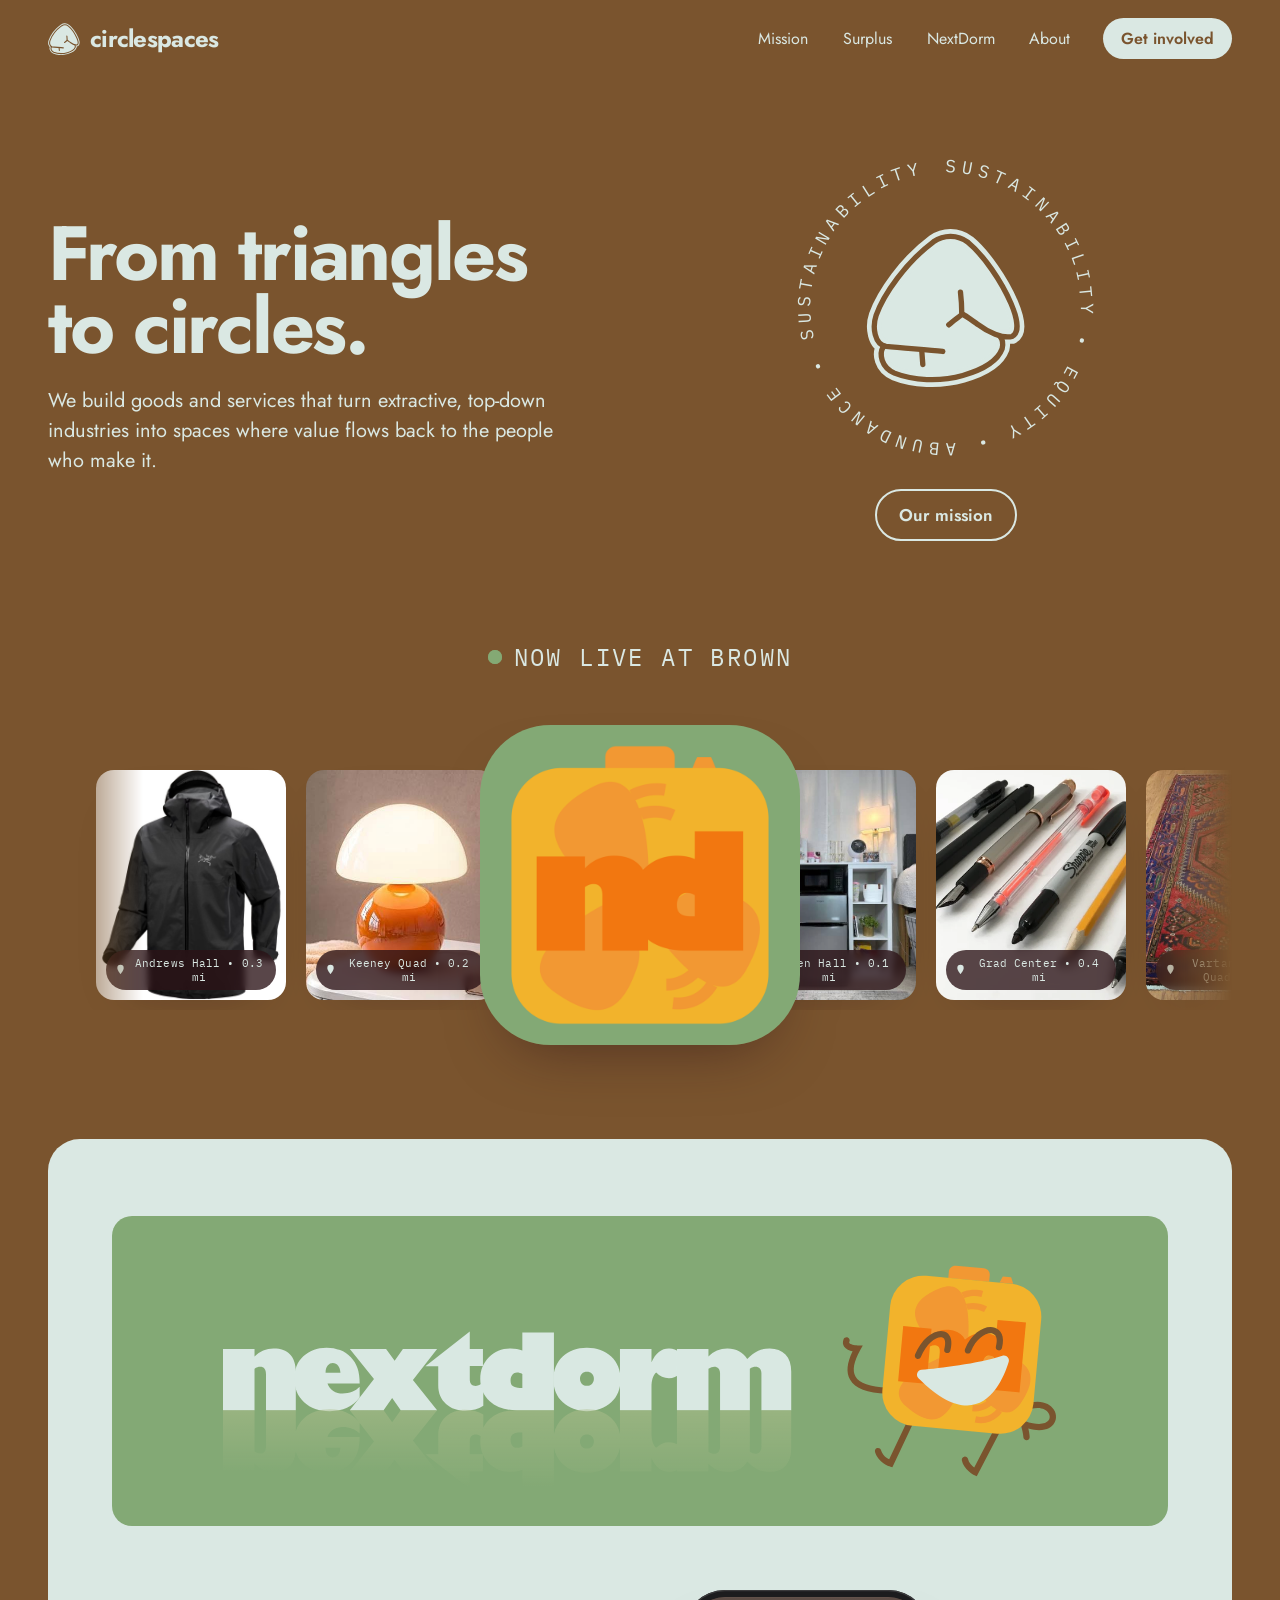
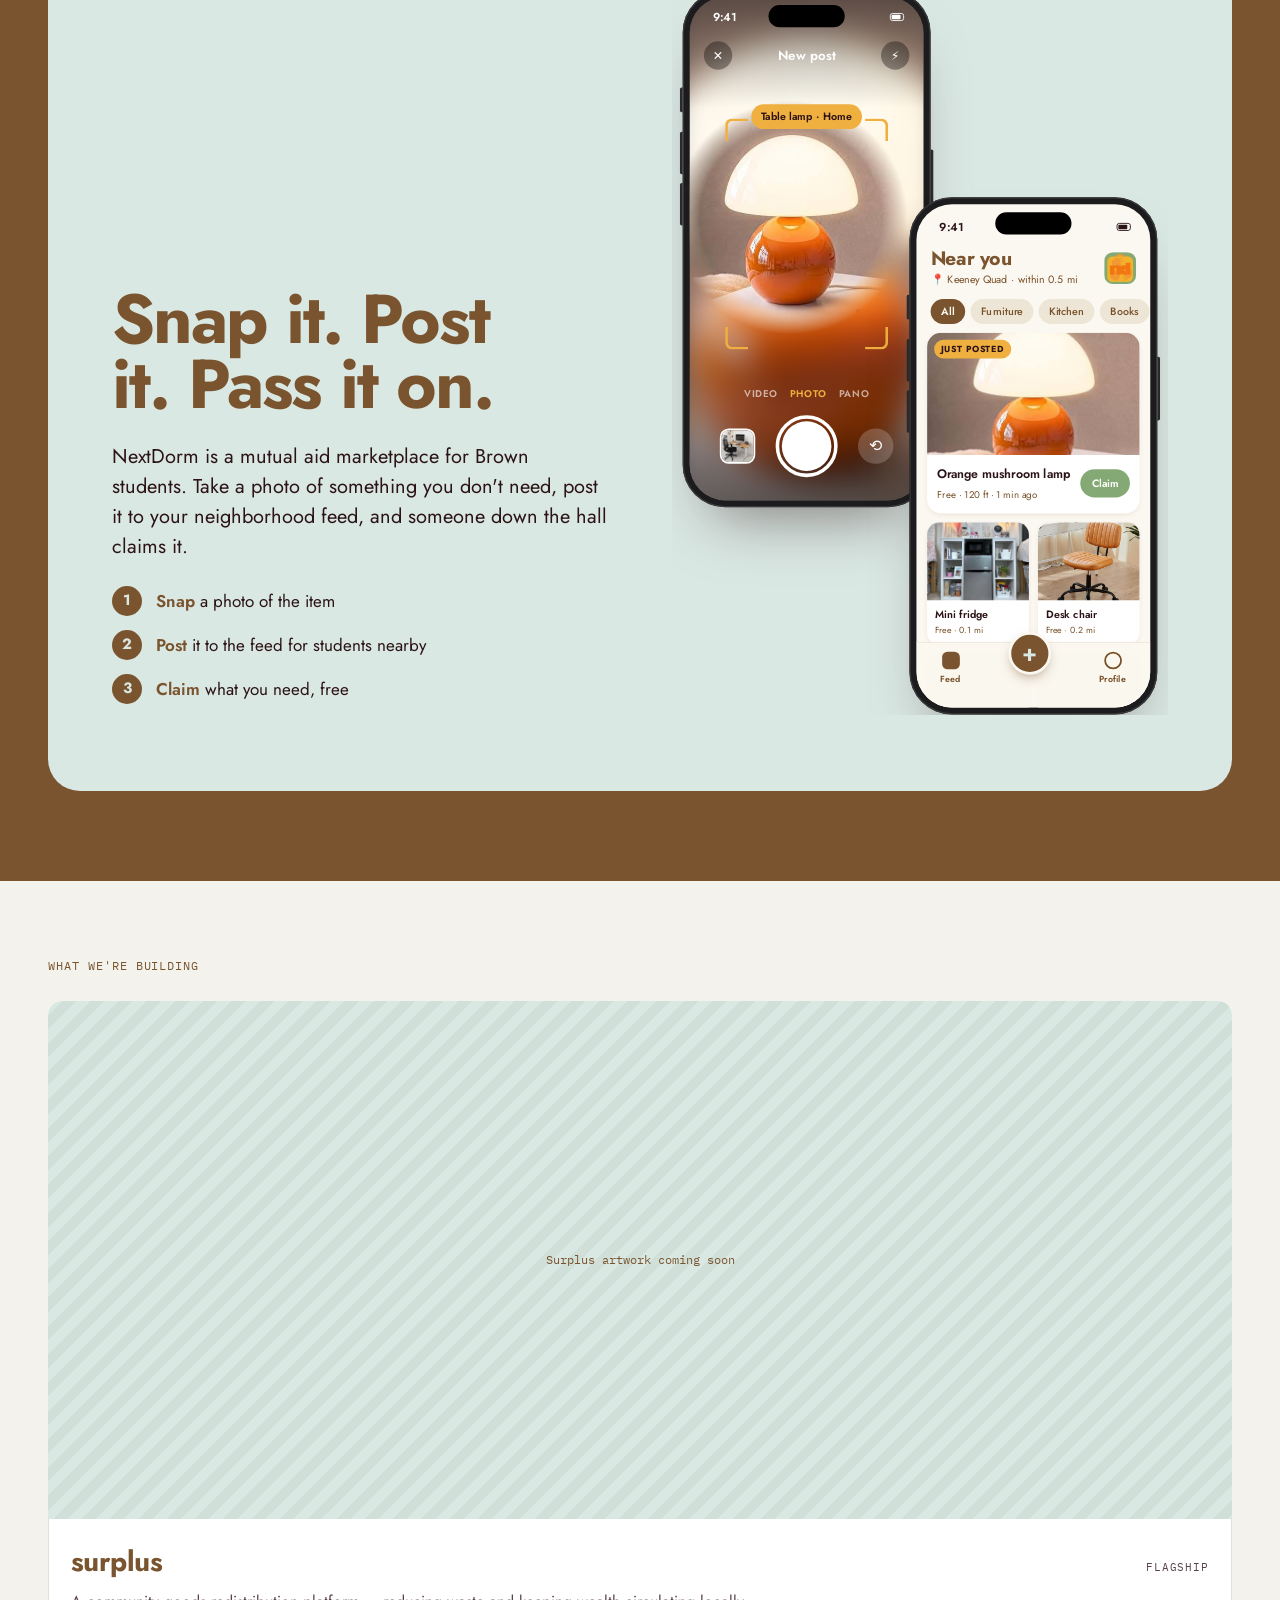
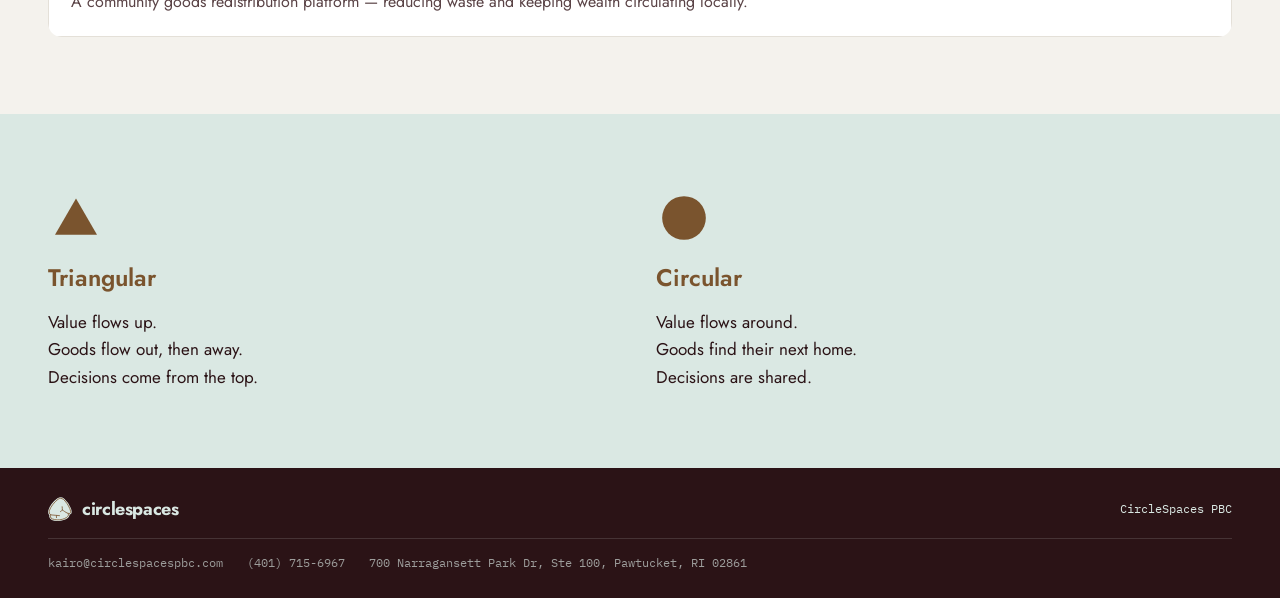
==== commit d8f79830: "Swap homepage NextDorm wordmark banner for new SVG version" ====
--- a/index.html
+++ b/index.html
@@ -169,7 +169,7 @@
       </div>
 
       <div class="nd-live-box">
-        <img class="nd-banner" src="/assets/nextdorm-live/nextdorm-banner.png" alt="NextDorm">
+        <img class="nd-banner" src="/assets/nextdorm-live/nextdorm-banner.svg" alt="NextDorm">
 
         <div class="nd-grid">
           <div class="nd-copy">
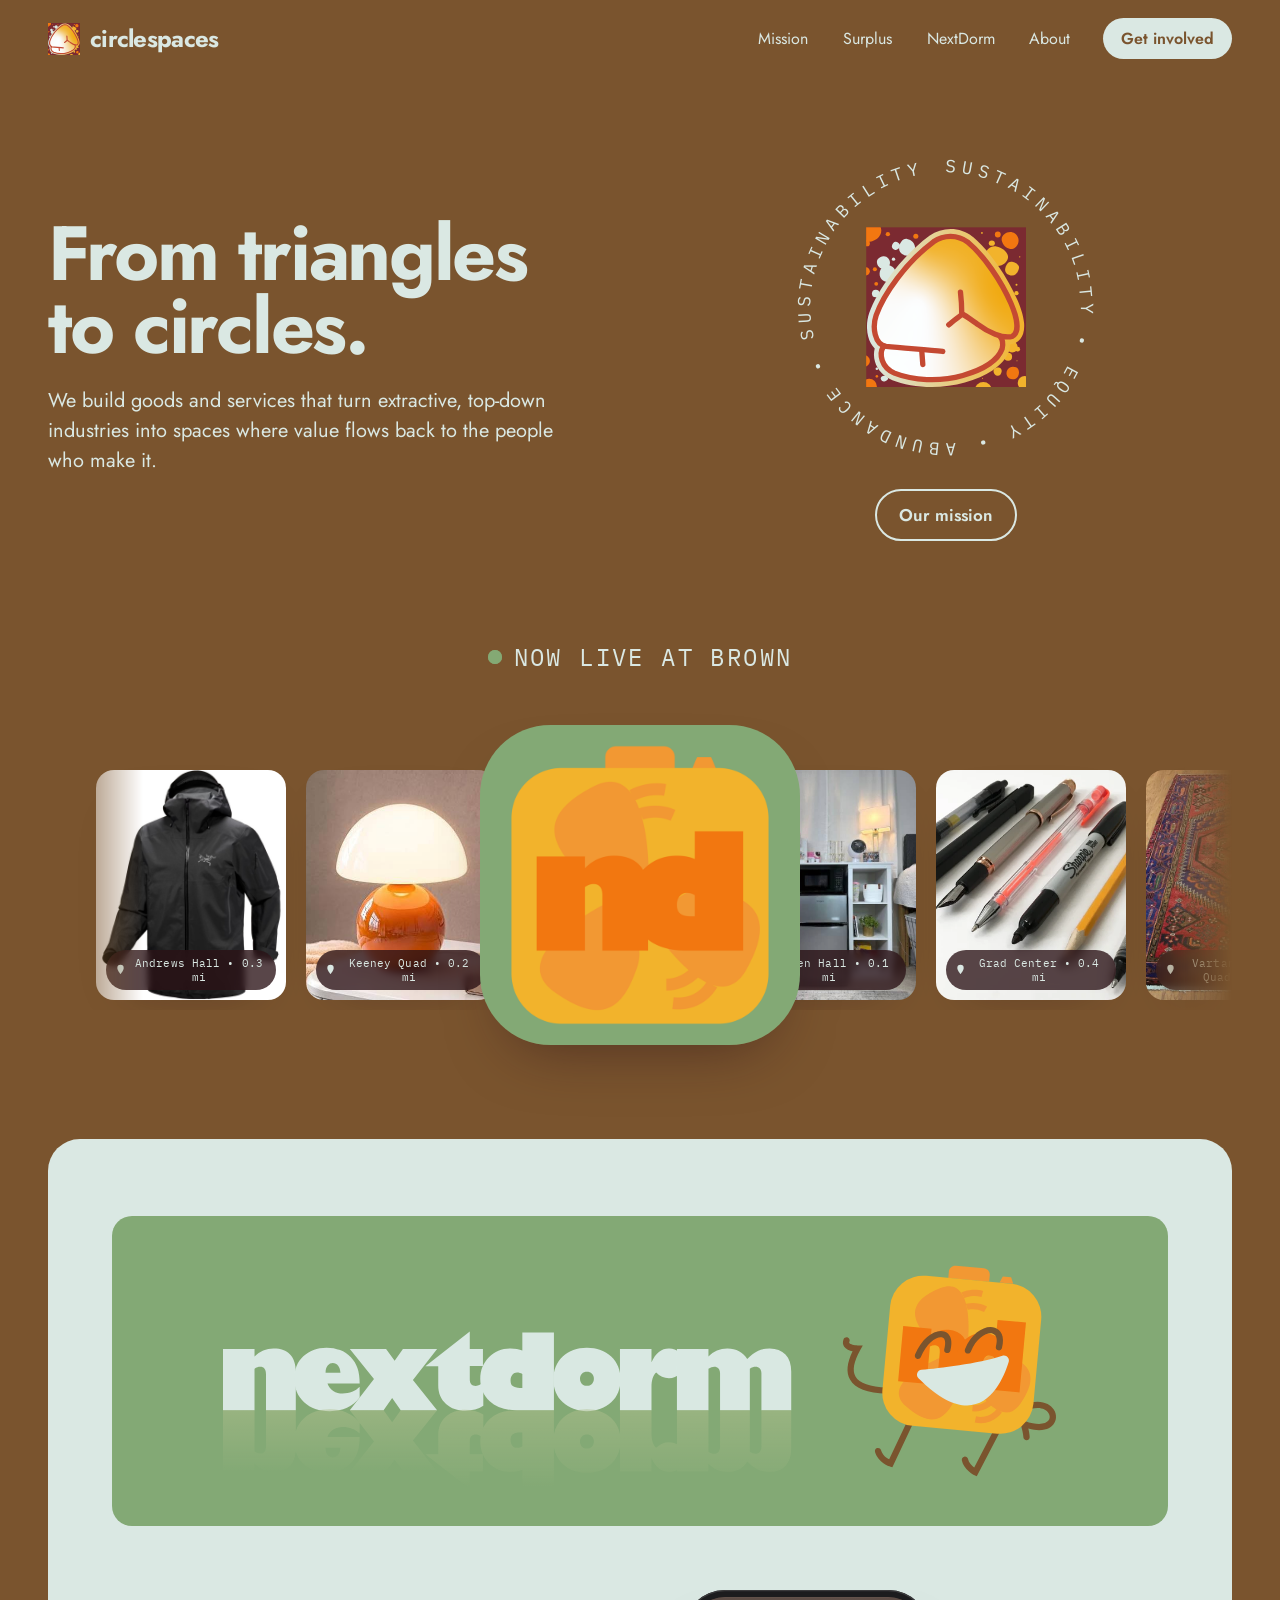
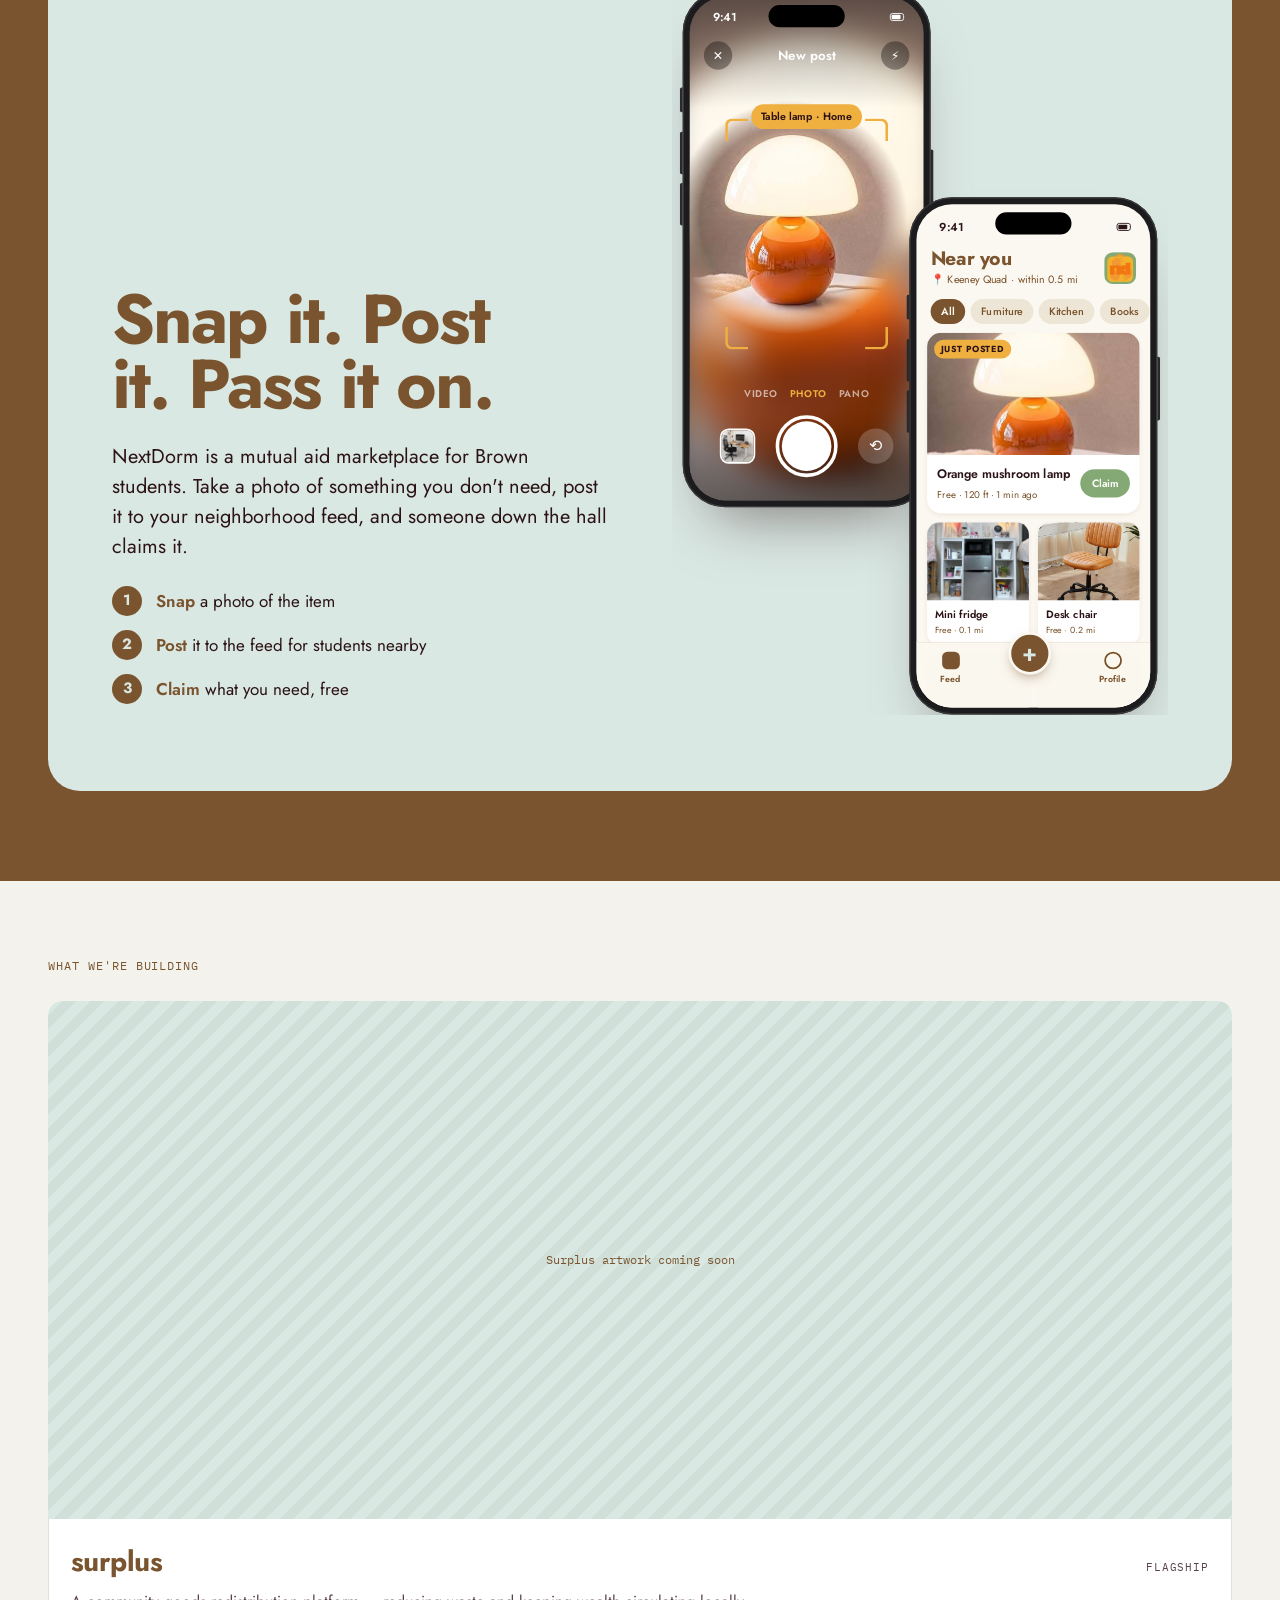
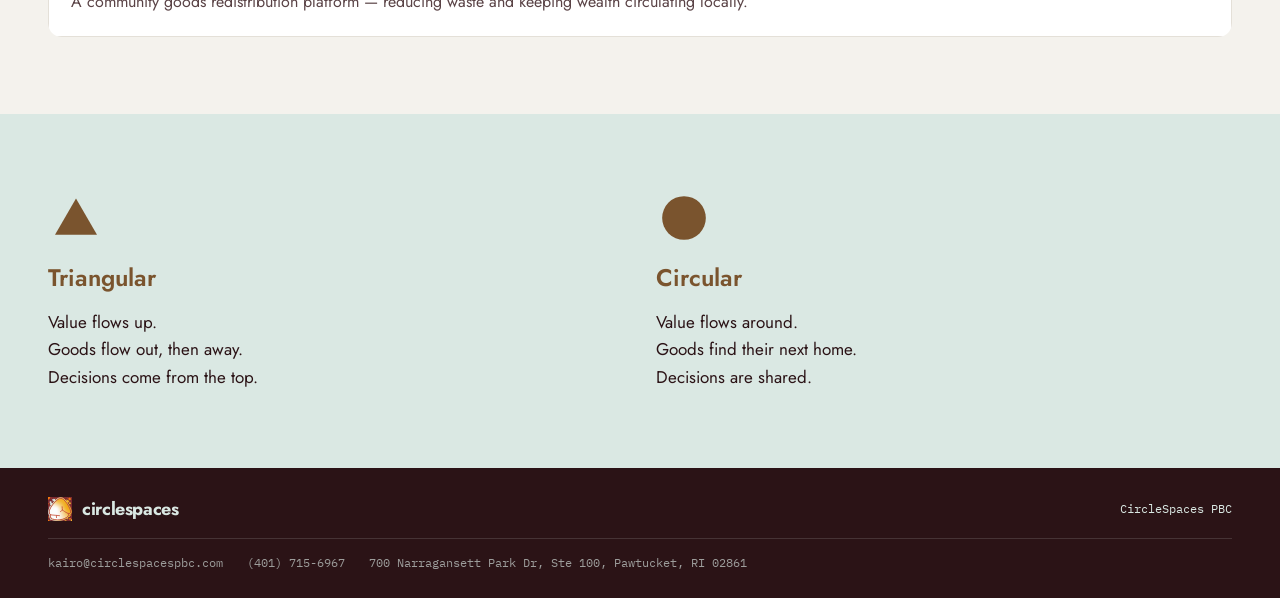
==== commit 98587e2b: "Replace CircleSpaces brand mark with graffiti-themed logo" ====
--- a/index.html
+++ b/index.html
@@ -50,7 +50,7 @@
             <textPath href="#cs-ring-path" xlink:href="#cs-ring-path" startOffset="0%">SUSTAINABILITY &#8226; EQUITY &#8226; ABUNDANCE &#8226; SUSTAINABILITY &#8226; EQUITY &#8226; ABUNDANCE &#8226; </textPath>
           </text>
         </svg>
-        <img class="cs-mark cs-badge-logo" src="/assets/brand/logo.svg" alt="CircleSpaces mark — a filled Street Reuleaux shape">
+        <img class="cs-mark cs-badge-logo" src="/assets/brand/logo.svg" alt="CircleSpaces mark — graffiti-style circle emblem">
       </div>
       <a href="/about/#mission" class="cs-btn cs-btn-outline">Our mission</a>
     </div>
